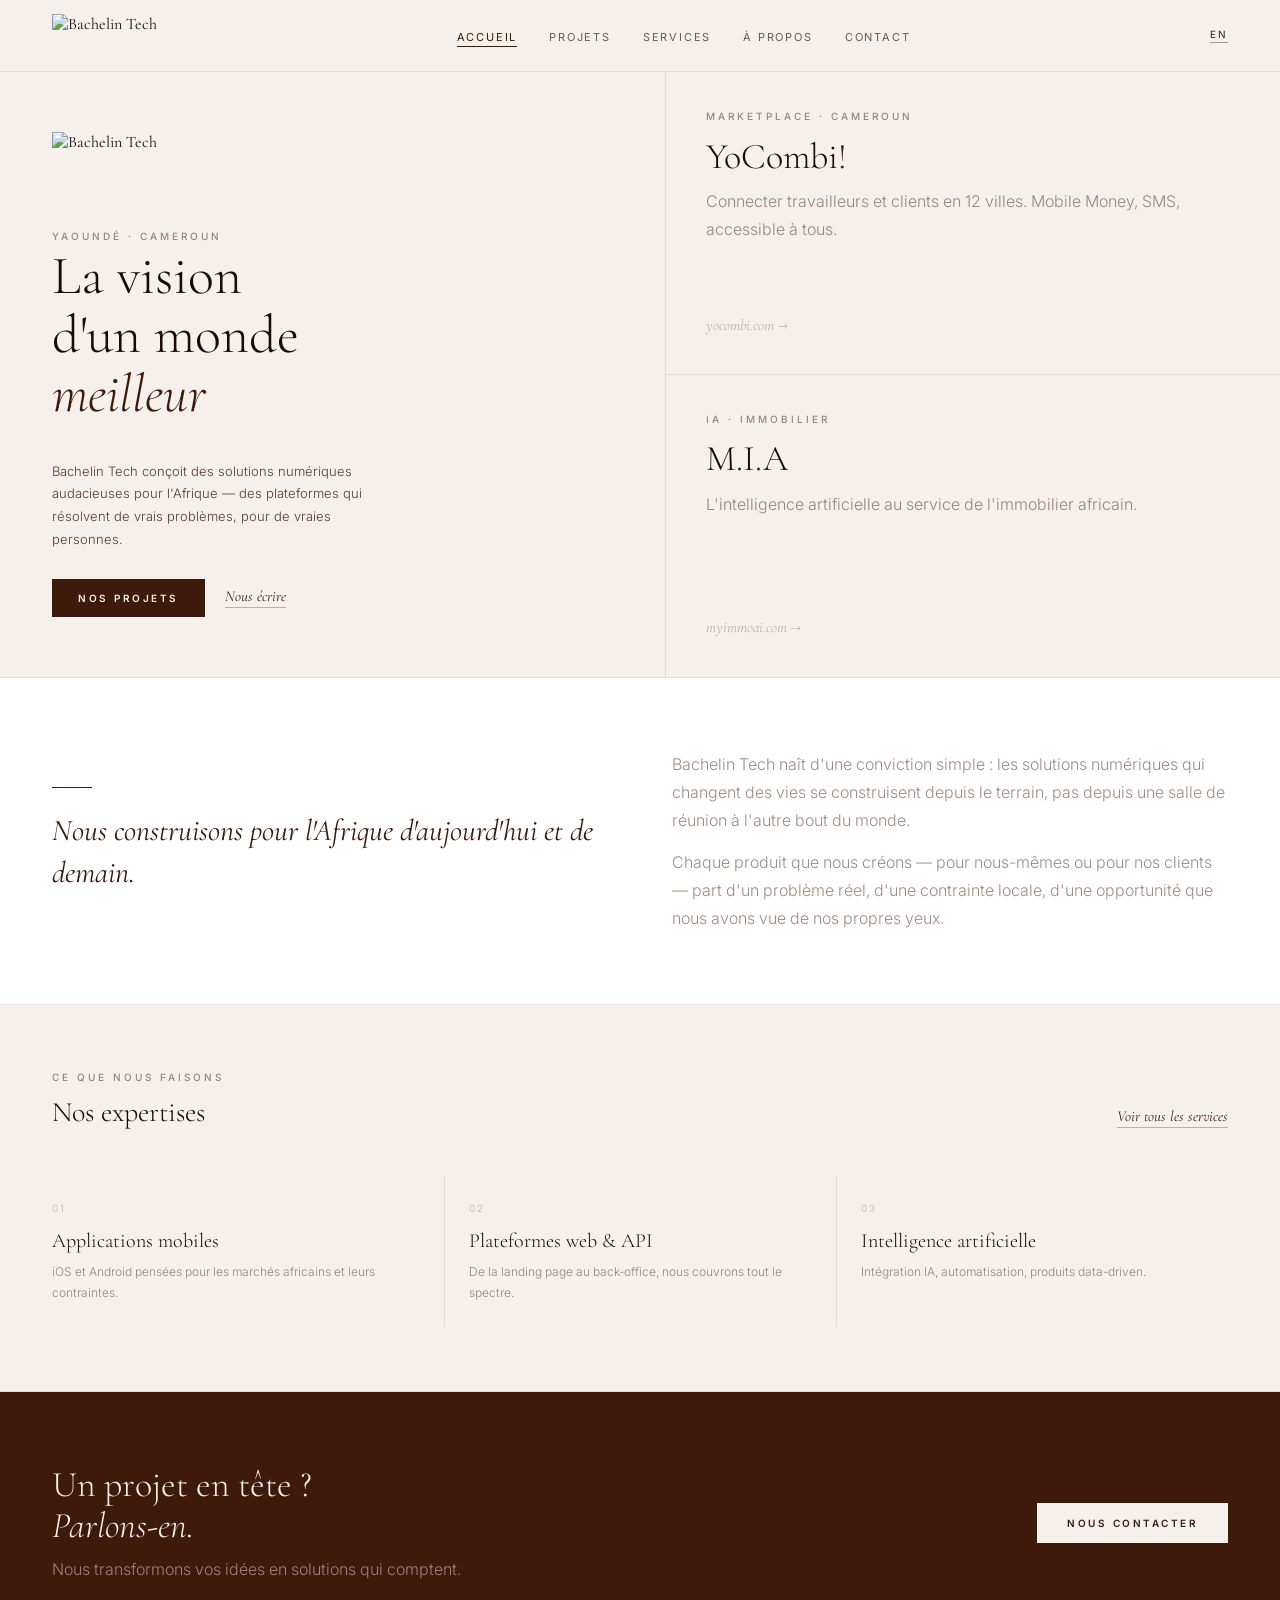
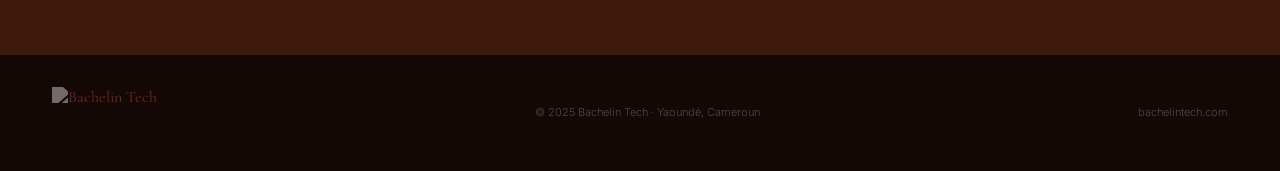
==== index.html @ 62a5ad72 "feat: add homepage — hero split, manifeste, services aperçu, CTA" ====
<!DOCTYPE html>
<html lang="fr">
<head>
  <meta charset="UTF-8">
  <meta name="viewport" content="width=device-width, initial-scale=1.0">
  <meta name="description" content="Bachelin Tech — Solutions numériques pour l'Afrique. Yaoundé, Cameroun.">
  <title data-i18n="meta.title.home">Bachelin Tech — La vision d'un monde meilleur</title>
  <link rel="stylesheet" href="assets/css/main.css">
  <link rel="icon" type="image/png" href="assets/images/logo-btech.png">
</head>
<body>

  <nav id="main-nav">
    <a href="index.html" class="nav-brand"><img src="assets/images/logo-btech.png" alt="Bachelin Tech" class="nav-logo"></a>
    <ul class="nav-links">
      <li><a href="index.html"    data-i18n="nav.home">Accueil</a></li>
      <li><a href="projets.html"  data-i18n="nav.projects">Projets</a></li>
      <li><a href="services.html" data-i18n="nav.services">Services</a></li>
      <li><a href="a-propos.html" data-i18n="nav.about">À propos</a></li>
      <li><a href="contact.html"  data-i18n="nav.contact">Contact</a></li>
    </ul>
    <div class="nav-right">
      <button class="lang-toggle" id="lang-toggle">EN</button>
      <button class="nav-burger" id="nav-burger" aria-label="Menu">☰</button>
    </div>
  </nav>
  <div class="nav-mobile" id="mobile-nav">
    <button class="nav-mobile-close" id="mobile-nav-close">✕</button>
    <a href="index.html"    data-i18n="nav.home">Accueil</a>
    <a href="projets.html"  data-i18n="nav.projects">Projets</a>
    <a href="services.html" data-i18n="nav.services">Services</a>
    <a href="a-propos.html" data-i18n="nav.about">À propos</a>
    <a href="contact.html"  data-i18n="nav.contact">Contact</a>
  </div>

  <main>

    <!-- ═══ HERO SPLIT ═══════════════════════════════════════ -->
    <section class="hero-split">
      <div class="hero-left">
        <div>
          <img src="assets/images/logo-btech.png" alt="Bachelin Tech" class="hero-logo">
          <p class="eyebrow" data-i18n="home.eyebrow">Yaoundé · Cameroun</p>
          <h1 class="hero-headline">
            <span data-i18n="home.headline1">La vision</span><br>
            <span data-i18n="home.headline2">d'un monde</span><br>
            <em class="brown" data-i18n="home.headline3">meilleur</em>
          </h1>
        </div>
        <div class="hero-meta">
          <p class="hero-tagline" data-i18n="home.tagline">Bachelin Tech conçoit des solutions numériques audacieuses pour l'Afrique — des plateformes qui résolvent de vrais problèmes, pour de vraies personnes.</p>
          <div class="hero-ctas">
            <a href="projets.html" class="btn-primary" data-i18n="home.cta.projects">Nos projets</a>
            <a href="contact.html" class="btn-ghost"   data-i18n="home.cta.contact">Nous écrire</a>
          </div>
        </div>
      </div>
      <div class="hero-right">
        <a href="projets.html#yocombi" class="hero-product">
          <div>
            <p class="eyebrow" data-i18n="home.prod1.eyebrow">Marketplace · Cameroun</p>
            <h2 class="prod-name">YoCombi<span class="brown">!</span></h2>
            <p data-i18n="home.prod1.desc">Connecter travailleurs et clients en 12 villes. Mobile Money, SMS, accessible à tous.</p>
          </div>
          <p class="prod-link">yocombi.com →</p>
        </a>
        <a href="projets.html#mia" class="hero-product">
          <div>
            <p class="eyebrow" data-i18n="home.prod2.eyebrow">IA · Immobilier</p>
            <h2 class="prod-name">M<span class="brown">.</span>I<span class="brown">.</span>A</h2>
            <p data-i18n="home.prod2.desc">L'intelligence artificielle au service de l'immobilier africain.</p>
          </div>
          <p class="prod-link">myimmoai.com →</p>
        </a>
      </div>
    </section>

    <!-- ═══ MANIFESTE ════════════════════════════════════════ -->
    <section class="manifeste">
      <div>
        <div class="rule"></div>
        <blockquote><em class="brown" data-i18n="home.manifeste.quote">Nous construisons pour l'Afrique d'aujourd'hui et de demain.</em></blockquote>
      </div>
      <div>
        <p data-i18n="home.manifeste.p1">Bachelin Tech naît d'une conviction simple : les solutions numériques qui changent des vies se construisent depuis le terrain, pas depuis une salle de réunion à l'autre bout du monde.</p>
        <p style="margin-top:14px" data-i18n="home.manifeste.p2">Chaque produit que nous créons — pour nous-mêmes ou pour nos clients — part d'un problème réel, d'une contrainte locale, d'une opportunité que nous avons vue de nos propres yeux.</p>
      </div>
    </section>

    <!-- ═══ SERVICES APERÇU ══════════════════════════════════ -->
    <section class="services-preview">
      <div class="section-top">
        <div>
          <p class="eyebrow" data-i18n="home.services.eyebrow">Ce que nous faisons</p>
          <h2 style="font-size:28px;margin-top:10px" data-i18n="home.services.title">Nos expertises</h2>
        </div>
        <a href="services.html" class="btn-ghost" data-i18n="home.services.seeall">Voir tous les services</a>
      </div>
      <div class="services-grid">
        <div class="svc-item">
          <p class="svc-num">01</p>
          <h3 class="svc-name" data-i18n="home.svc1.name">Applications mobiles</h3>
          <p class="svc-desc" data-i18n="home.svc1.desc">iOS et Android pensées pour les marchés africains et leurs contraintes.</p>
        </div>
        <div class="svc-item">
          <p class="svc-num">02</p>
          <h3 class="svc-name" data-i18n="home.svc2.name">Plateformes web & API</h3>
          <p class="svc-desc" data-i18n="home.svc2.desc">De la landing page au back-office, nous couvrons tout le spectre.</p>
        </div>
        <div class="svc-item">
          <p class="svc-num">03</p>
          <h3 class="svc-name" data-i18n="home.svc3.name">Intelligence artificielle</h3>
          <p class="svc-desc" data-i18n="home.svc3.desc">Intégration IA, automatisation, produits data-driven.</p>
        </div>
      </div>
    </section>

    <!-- ═══ CTA BAND ═════════════════════════════════════════ -->
    <div class="cta-band">
      <div>
        <h2><span data-i18n="cta.headline1">Un projet en tête ?</span><br><em data-i18n="cta.headline2">Parlons-en.</em></h2>
        <p data-i18n="cta.sub">Nous transformons vos idées en solutions qui comptent.</p>
      </div>
      <a href="contact.html" class="btn-light" data-i18n="cta.btn">Nous contacter</a>
    </div>

  </main>

  <footer id="main-footer">
    <img src="assets/images/logo-btech.png" alt="Bachelin Tech" class="footer-logo">
    <p class="footer-copy" data-i18n="footer.copy">© 2025 Bachelin Tech · Yaoundé, Cameroun</p>
    <p class="footer-copy">bachelintech.com</p>
  </footer>
  <script src="assets/js/i18n.js"></script>
  <script src="assets/js/main.js"></script>
</body>
</html>
---- assets/css/main.css ----
/* ─── GOOGLE FONTS ───────────────────────────────────────── */
@import url('https://fonts.googleapis.com/css2?family=Cormorant+Garamond:ital,wght@0,300;0,400;0,600;1,300;1,400&family=Inter:wght@300;400;500;600&display=swap');

/* ─── VARIABLES ──────────────────────────────────────────── */
:root {
  --cream:      #F5F0EB;
  --brown:      #3D1A0A;
  --dark:       #1a0a04;
  --footer-bg:  #140805;
  --white:      #ffffff;
  --border:     rgba(61, 26, 10, 0.10);
  --muted:      rgba(61, 26, 10, 0.50);
  --font-serif: 'Cormorant Garamond', Georgia, serif;
  --font-sans:  'Inter', -apple-system, BlinkMacSystemFont, sans-serif;
}

/* ─── RESET ──────────────────────────────────────────────── */
*, *::before, *::after { box-sizing: border-box; margin: 0; padding: 0; }
html { scroll-behavior: smooth; }
body { background: var(--cream); color: var(--dark); font-family: var(--font-serif); -webkit-font-smoothing: antialiased; }
img { max-width: 100%; display: block; }
a { text-decoration: none; color: inherit; }
ul { list-style: none; }
button { cursor: pointer; border: none; background: none; font-family: inherit; }

/* ─── TYPOGRAPHY ─────────────────────────────────────────── */
h1, h2, h3, h4 { font-family: var(--font-serif); font-weight: 300; line-height: 1.15; color: var(--dark); }
p { font-family: var(--font-sans); font-weight: 300; line-height: 1.75; color: var(--muted); }
.eyebrow { font-family: var(--font-sans); font-size: 10px; letter-spacing: 3px; font-weight: 500; color: var(--muted); text-transform: uppercase; }
.brown  { color: var(--brown); }
.rule   { width: 40px; height: 1px; background: var(--brown); }

/* ─── NAV ────────────────────────────────────────────────── */
#main-nav {
  position: sticky; top: 0; z-index: 100;
  background: var(--cream);
  height: 72px;
  display: flex; align-items: center; justify-content: space-between;
  padding: 0 52px;
  border-bottom: 1px solid var(--border);
}
.nav-logo { height: 44px; width: auto; }
.nav-links { display: flex; gap: 32px; align-items: center; }
.nav-links a {
  font-family: var(--font-sans); font-size: 11px; letter-spacing: 1.8px;
  text-transform: uppercase; color: var(--brown); opacity: 0.7; transition: opacity 0.2s;
}
.nav-links a:hover, .nav-links a.active { opacity: 1; }
.nav-links a.active { border-bottom: 1px solid var(--brown); padding-bottom: 2px; }
.nav-right { display: flex; align-items: center; gap: 16px; }
.lang-toggle {
  font-family: var(--font-sans); font-size: 10px; letter-spacing: 2px;
  color: var(--brown); border-bottom: 1px solid rgba(61,26,10,0.4); padding-bottom: 2px;
}
.nav-burger { display: none; font-size: 22px; color: var(--brown); }
.nav-mobile {
  display: none; position: fixed; inset: 0; background: var(--cream); z-index: 99;
  flex-direction: column; align-items: center; justify-content: center; gap: 32px;
}
.nav-mobile.open { display: flex; }
.nav-mobile a { font-family: var(--font-serif); font-size: 32px; font-weight: 300; color: var(--dark); }
.nav-mobile-close { position: absolute; top: 24px; right: 28px; font-size: 28px; color: var(--brown); }

/* ─── FOOTER ─────────────────────────────────────────────── */
#main-footer {
  background: var(--footer-bg);
  padding: 32px 52px;
  display: flex; justify-content: space-between; align-items: center;
}
.footer-logo { height: 52px; width: auto; opacity: 0.4; filter: brightness(10); }
.footer-copy { font-family: var(--font-sans); font-size: 11px; color: rgba(245,240,235,0.28); }

/* ─── BUTTONS ────────────────────────────────────────────── */
.btn-primary {
  display: inline-block; font-family: var(--font-sans); font-size: 10px;
  letter-spacing: 2.5px; font-weight: 600; text-transform: uppercase;
  background: var(--brown); color: var(--cream); padding: 13px 26px; transition: opacity 0.2s;
}
.btn-primary:hover { opacity: 0.85; }
.btn-ghost {
  font-family: var(--font-serif); font-size: 15px; font-style: italic;
  color: var(--brown); border-bottom: 1px solid rgba(61,26,10,0.3); padding-bottom: 2px;
}
.btn-light {
  display: inline-block; font-family: var(--font-sans); font-size: 10px;
  letter-spacing: 2.5px; font-weight: 600; text-transform: uppercase;
  background: var(--cream); color: var(--brown); padding: 14px 30px;
}
.btn-light:hover { opacity: 0.85; }

/* ─── PAGE HERO (inner pages) ────────────────────────────── */
.page-hero { padding: 72px 52px 56px; border-bottom: 1px solid var(--border); }
.page-hero h1 { font-size: 48px; margin-top: 12px; }

/* ─── CTA BAND ───────────────────────────────────────────── */
.cta-band {
  background: var(--brown); padding: 72px 52px;
  display: flex; justify-content: space-between; align-items: center; gap: 40px;
}
.cta-band h2 { font-size: 36px; color: var(--cream); }
.cta-band p  { color: rgba(245,240,235,0.5); margin-top: 8px; }

/* ─── SECTION HELPERS ────────────────────────────────────── */
.section { padding: 64px 52px; }
.section-top {
  display: flex; justify-content: space-between; align-items: flex-end; margin-bottom: 48px;
}

/* ─── HOME: HERO SPLIT ───────────────────────────────────── */
.hero-split {
  display: grid; grid-template-columns: 52% 48%;
  min-height: 500px; border-bottom: 1px solid var(--border);
}
.hero-left {
  padding: 60px 52px;
  display: flex; flex-direction: column; justify-content: space-between;
  border-right: 1px solid var(--border);
}
.hero-logo    { height: 72px; width: auto; margin-bottom: 24px; }
.hero-headline { font-size: 54px; line-height: 1.1; }
.hero-meta    { margin-top: auto; padding-top: 36px; }
.hero-tagline {
  font-family: var(--font-sans); font-size: 13px; font-weight: 300; color: #5a3a28;
  line-height: 1.75; max-width: 340px; margin-bottom: 28px;
}
.hero-ctas    { display: flex; align-items: center; gap: 20px; }
.hero-right   { display: flex; flex-direction: column; }
.hero-product {
  flex: 1; padding: 36px 40px; border-bottom: 1px solid var(--border);
  display: flex; flex-direction: column; justify-content: space-between;
  transition: background 0.2s;
}
.hero-product:last-child { border-bottom: none; }
.hero-product:hover { background: rgba(255,255,255,0.5); }
.prod-name { font-size: 36px; margin: 10px 0; }
.prod-link { font-family: var(--font-serif); font-size: 15px; font-style: italic; color: rgba(61,26,10,0.35); margin-top: 14px; }

/* ─── HOME: MANIFESTE ────────────────────────────────────── */
.manifeste {
  padding: 72px 52px; display: grid; grid-template-columns: 1fr 1fr;
  gap: 64px; align-items: center; border-bottom: 1px solid var(--border); background: var(--white);
}
.manifeste blockquote { font-size: 30px; line-height: 1.4; }
.manifeste .rule      { margin-bottom: 22px; }

/* ─── HOME: SERVICES APERÇU ──────────────────────────────── */
.services-preview { padding: 64px 52px; border-bottom: 1px solid var(--border); }
.services-grid    { display: grid; grid-template-columns: repeat(3, 1fr); }
.svc-item { padding: 24px; border-left: 1px solid var(--border); }
.svc-item:first-child { border-left: none; padding-left: 0; }
.svc-num  { font-family: var(--font-sans); font-size: 10px; letter-spacing: 2px; color: rgba(61,26,10,0.28); margin-bottom: 12px; }
.svc-name { font-size: 20px; margin-bottom: 8px; }
.svc-desc { font-size: 12px; }

/* ─── PROJECTS ───────────────────────────────────────────── */
.product-feature {
  padding: 64px 52px; display: grid; grid-template-columns: 1fr 1fr;
  gap: 64px; align-items: start; border-bottom: 1px solid var(--border);
}
.product-feature:nth-child(even) { background: var(--white); }
.product-tag {
  display: inline-block; font-family: var(--font-sans); font-size: 9px; letter-spacing: 2px;
  font-weight: 700; color: var(--brown); background: rgba(61,26,10,0.07);
  padding: 4px 12px; border-radius: 20px; margin-bottom: 16px;
}
.product-name         { font-size: 48px; line-height: 1; margin-bottom: 16px; }
.product-name .accent { color: var(--brown); }
.product-body p       { margin-top: 16px; font-size: 13px; }
.product-meta         { margin-top: 24px; }
.product-meta-item {
  display: flex; gap: 12px; padding: 12px 0;
  border-top: 1px solid var(--border); font-family: var(--font-sans); font-size: 12px;
}
.product-meta-label { color: var(--muted); min-width: 100px; }
.product-meta-value { color: var(--dark); font-weight: 500; }
.product-visual {
  background: var(--cream); border: 1px solid var(--border); padding: 40px;
  display: flex; align-items: center; justify-content: center; min-height: 280px;
}
.product-visual-placeholder { font-size: 64px; color: rgba(61,26,10,0.12); font-family: var(--font-serif); }

.clients-section { padding: 64px 52px; background: var(--white); }
.clients-grid {
  display: grid; grid-template-columns: repeat(3, 1fr);
  gap: 1px; background: var(--border); border: 1px solid var(--border); margin-top: 40px;
}
.client-card { background: var(--cream); padding: 32px 28px; transition: background 0.2s; }
.client-card:hover { background: var(--white); }
.client-sector { font-family: var(--font-sans); font-size: 9px; letter-spacing: 2px; color: var(--muted); font-weight: 600; margin-bottom: 10px; }
.client-name   { font-size: 22px; margin-bottom: 10px; }
.client-desc   { font-size: 12px; line-height: 1.65; }

/* ─── SERVICES ───────────────────────────────────────────── */
.services-full { padding: 64px 52px; border-bottom: 1px solid var(--border); }
.services-full-grid { display: grid; grid-template-columns: repeat(2, 1fr); gap: 0; margin-top: 40px; }
.service-full-item { padding: 36px 32px; border-top: 1px solid var(--border); border-left: 1px solid var(--border); }
.service-full-item:nth-child(odd) { border-left: none; }
.service-icon  { font-size: 28px; margin-bottom: 16px; }
.service-title { font-size: 24px; margin-bottom: 12px; }
.service-text  { font-size: 13px; }

.process-section { padding: 64px 52px; background: var(--white); border-bottom: 1px solid var(--border); }
.process-steps   { display: grid; grid-template-columns: repeat(4, 1fr); gap: 0; margin-top: 40px; }
.process-step    { padding: 32px 24px; border-left: 1px solid var(--border); }
.process-step:first-child { border-left: none; }
.process-num   { font-family: var(--font-sans); font-size: 10px; letter-spacing: 2px; color: var(--muted); margin-bottom: 12px; }
.process-title { font-size: 20px; margin-bottom: 8px; }
.process-desc  { font-size: 12px; }

/* ─── ABOUT ──────────────────────────────────────────────── */
.about-histoire {
  padding: 72px 52px; display: grid; grid-template-columns: 40% 1fr;
  gap: 72px; border-bottom: 1px solid var(--border);
}
.about-histoire h2 { font-size: 36px; }
.about-histoire p  { font-size: 13px; margin-top: 16px; }

.values-section { padding: 64px 52px; border-bottom: 1px solid var(--border); background: var(--white); }
.values-grid    { display: grid; grid-template-columns: repeat(3,1fr); gap: 32px; margin-top: 40px; }
.value-card     { padding: 32px 0; border-top: 2px solid var(--brown); }
.value-name     { font-size: 22px; margin: 12px 0 10px; }
.value-desc     { font-size: 12px; }

.team-section { padding: 64px 52px; border-bottom: 1px solid var(--border); }
.team-grid    { display: grid; grid-template-columns: repeat(3,1fr); gap: 24px; margin-top: 32px; }
.team-placeholder { border: 1px solid var(--border); padding: 28px; background: var(--white); }
.team-avatar  { width: 64px; height: 64px; border-radius: 50%; background: var(--cream); border: 1px solid var(--border); margin-bottom: 16px; }

/* ─── CONTACT ────────────────────────────────────────────── */
.contact-layout {
  padding: 64px 52px; display: grid; grid-template-columns: 1fr 1fr;
  gap: 80px; align-items: start;
}
.contact-form   { display: flex; flex-direction: column; gap: 20px; }
.form-group     { display: flex; flex-direction: column; gap: 6px; }
.form-label     { font-family: var(--font-sans); font-size: 10px; letter-spacing: 2px; color: var(--muted); font-weight: 500; text-transform: uppercase; }
.form-input, .form-textarea {
  background: var(--white); border: 1px solid var(--border); padding: 14px 16px;
  font-family: var(--font-sans); font-size: 13px; color: var(--dark);
  outline: none; transition: border-color 0.2s; width: 100%;
}
.form-input:focus, .form-textarea:focus { border-color: var(--brown); }
.form-textarea { resize: vertical; min-height: 140px; }
.form-submit   { align-self: flex-start; margin-top: 8px; }
#form-success  { display: none; font-family: var(--font-serif); font-size: 18px; font-style: italic; color: var(--brown); padding: 20px 0; }

.contact-info h3 { font-size: 24px; margin-bottom: 24px; }
.contact-info-item { display: flex; flex-direction: column; gap: 4px; padding: 16px 0; border-top: 1px solid var(--border); }
.info-label { font-family: var(--font-sans); font-size: 10px; letter-spacing: 2px; color: var(--muted); }
.info-value { font-size: 16px; }

/* ─── RESPONSIVE ─────────────────────────────────────────── */
@media (max-width: 768px) {
  #main-nav { padding: 0 20px; }
  .nav-links { display: none; }
  .nav-burger { display: block; }

  .hero-split { grid-template-columns: 1fr; }
  .hero-left  { padding: 40px 20px; border-right: none; border-bottom: 1px solid var(--border); }
  .hero-headline { font-size: 38px; }

  .manifeste,
  .product-feature,
  .about-histoire,
  .contact-layout { grid-template-columns: 1fr; gap: 40px; padding: 48px 20px; }

  .services-grid,
  .process-steps { grid-template-columns: 1fr; }
  .svc-item, .process-step { border-left: none; border-top: 1px solid var(--border); padding: 20px 0; }
  .svc-item:first-child, .process-step:first-child { border-top: none; }

  .services-full-grid, .clients-grid, .values-grid, .team-grid { grid-template-columns: 1fr; }
  .service-full-item { border-left: none; }

  .services-preview, .services-full, .process-section, .clients-section,
  .values-section, .team-section, .section { padding: 48px 20px; }

  .page-hero { padding: 48px 20px 40px; }
  .page-hero h1 { font-size: 34px; }

  .cta-band { flex-direction: column; align-items: flex-start; padding: 48px 20px; }
  .cta-band h2 { font-size: 28px; }

  #main-footer { flex-direction: column; gap: 16px; padding: 24px 20px; text-align: center; }
}
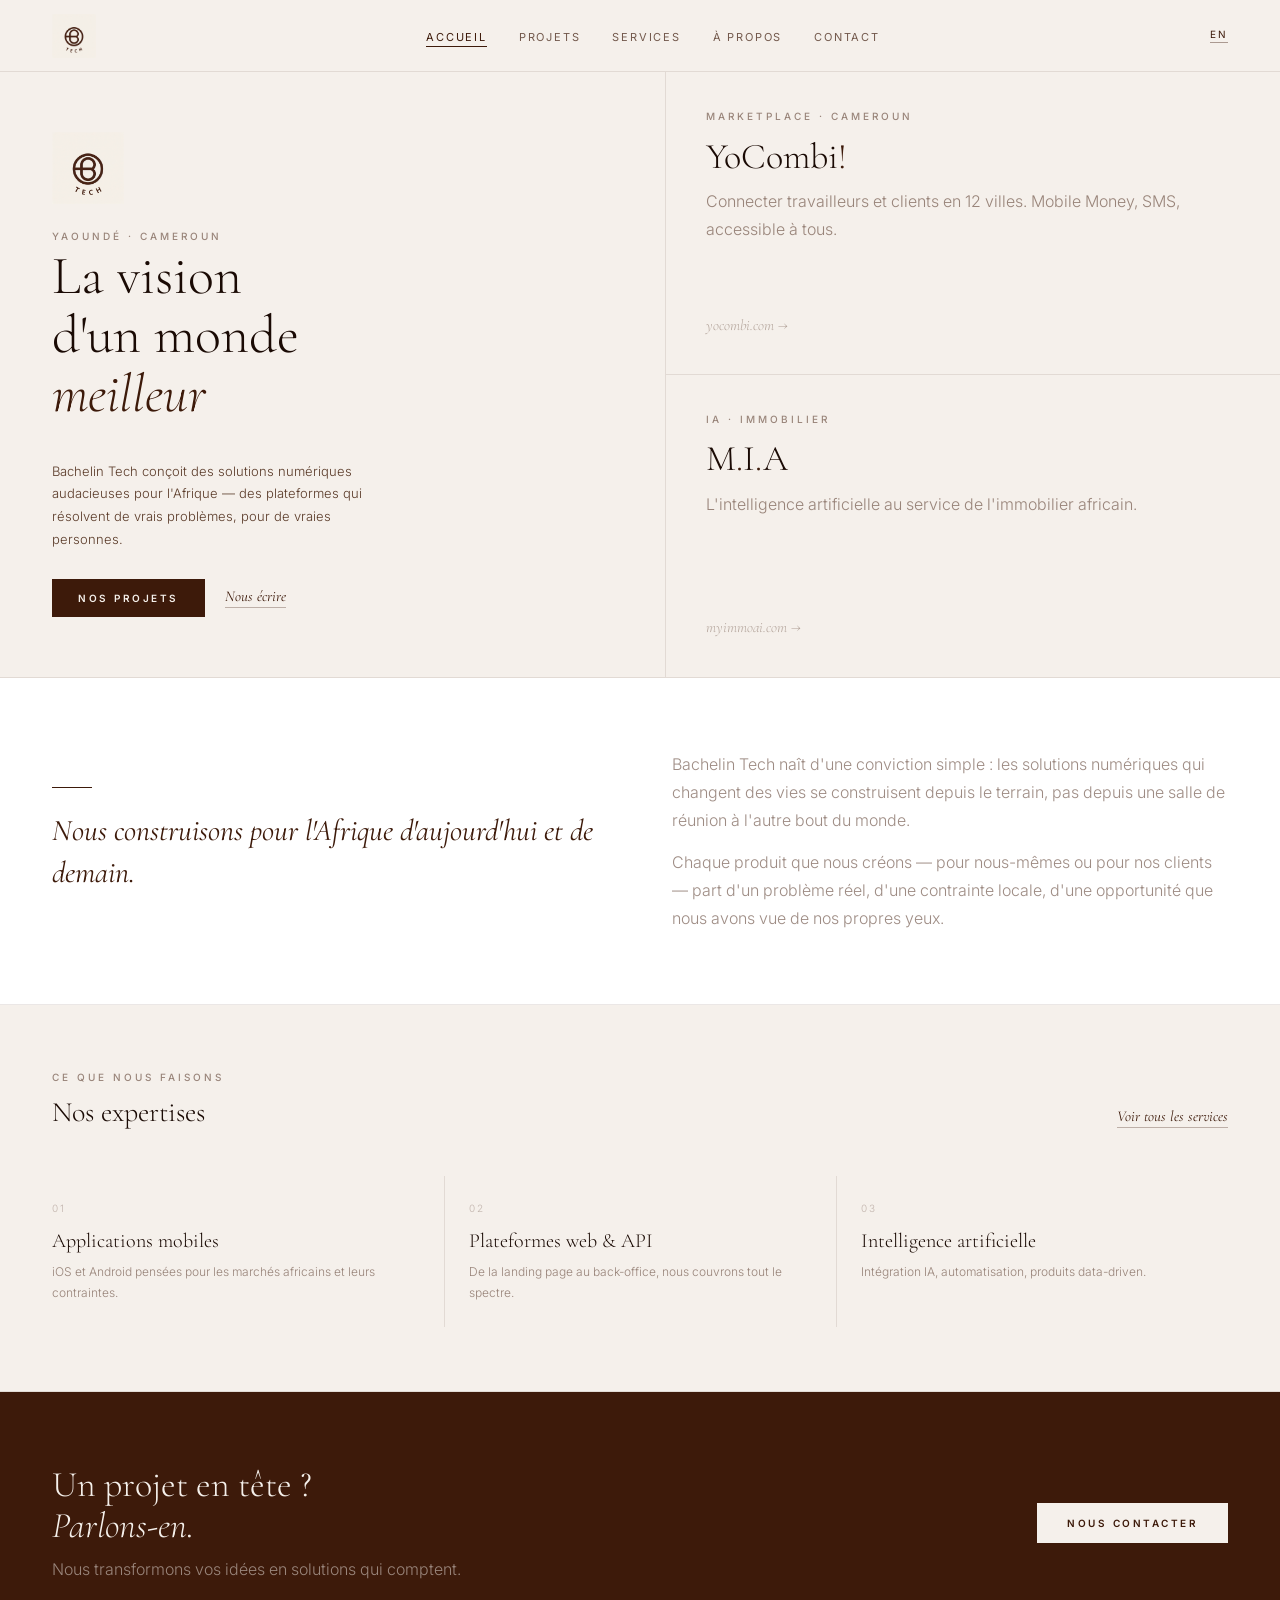
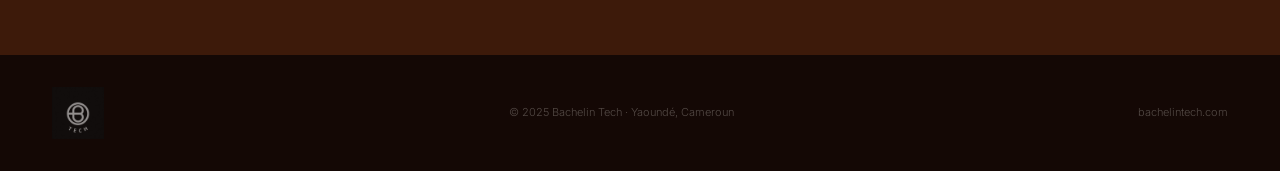
==== commit caaaf35a: "fix: logo footer visible, suppression tirets longs, retrait eyebrow hero" ====
--- a/index.html
+++ b/index.html
@@ -3,8 +3,8 @@
 <head>
   <meta charset="UTF-8">
   <meta name="viewport" content="width=device-width, initial-scale=1.0">
-  <meta name="description" content="Bachelin Tech — Solutions numériques pour l'Afrique. Yaoundé, Cameroun.">
-  <title data-i18n="meta.title.home">Bachelin Tech — La vision d'un monde meilleur</title>
+  <meta name="description" content="Bachelin Tech, solutions numériques pour l'Afrique. Yaoundé, Cameroun.">
+  <title data-i18n="meta.title.home">Bachelin Tech | La vision d'un monde meilleur</title>
   <link rel="stylesheet" href="assets/css/main.css">
   <link rel="icon" type="image/png" href="assets/images/logo-btech.png">
 </head>
@@ -40,7 +40,7 @@
       <div class="hero-left">
         <div>
           <img src="assets/images/logo-btech.png" alt="Bachelin Tech" class="hero-logo">
-          <p class="eyebrow" data-i18n="home.eyebrow">Yaoundé · Cameroun</p>
+          <p class="eyebrow" data-i18n="home.eyebrow"></p>
           <h1 class="hero-headline">
             <span data-i18n="home.headline1">La vision</span><br>
             <span data-i18n="home.headline2">d'un monde</span><br>
@@ -48,7 +48,7 @@
           </h1>
         </div>
         <div class="hero-meta">
-          <p class="hero-tagline" data-i18n="home.tagline">Bachelin Tech conçoit des solutions numériques audacieuses pour l'Afrique — des plateformes qui résolvent de vrais problèmes, pour de vraies personnes.</p>
+          <p class="hero-tagline" data-i18n="home.tagline">Bachelin Tech conçoit des solutions numériques audacieuses pour l'Afrique : des plateformes qui résolvent de vrais problèmes, pour de vraies personnes.</p>
           <div class="hero-ctas">
             <a href="projets.html" class="btn-primary" data-i18n="home.cta.projects">Nos projets</a>
             <a href="contact.html" class="btn-ghost"   data-i18n="home.cta.contact">Nous écrire</a>
@@ -83,7 +83,7 @@
       </div>
       <div>
         <p data-i18n="home.manifeste.p1">Bachelin Tech naît d'une conviction simple : les solutions numériques qui changent des vies se construisent depuis le terrain, pas depuis une salle de réunion à l'autre bout du monde.</p>
-        <p style="margin-top:14px" data-i18n="home.manifeste.p2">Chaque produit que nous créons — pour nous-mêmes ou pour nos clients — part d'un problème réel, d'une contrainte locale, d'une opportunité que nous avons vue de nos propres yeux.</p>
+        <p style="margin-top:14px" data-i18n="home.manifeste.p2">Chaque produit que nous créons (pour nous-mêmes ou pour nos clients) part d'un problème réel, d'une contrainte locale, d'une opportunité que nous avons vue de nos propres yeux.</p>
       </div>
     </section>
 
--- a/assets/css/main.css
+++ b/assets/css/main.css
@@ -67,7 +67,7 @@
   padding: 32px 52px;
   display: flex; justify-content: space-between; align-items: center;
 }
-.footer-logo { height: 52px; width: auto; opacity: 0.4; filter: brightness(10); }
+.footer-logo { height: 52px; width: auto; filter: invert(1) grayscale(1); opacity: 0.65; }
 .footer-copy { font-family: var(--font-sans); font-size: 11px; color: rgba(245,240,235,0.28); }
 
 /* ─── BUTTONS ────────────────────────────────────────────── */
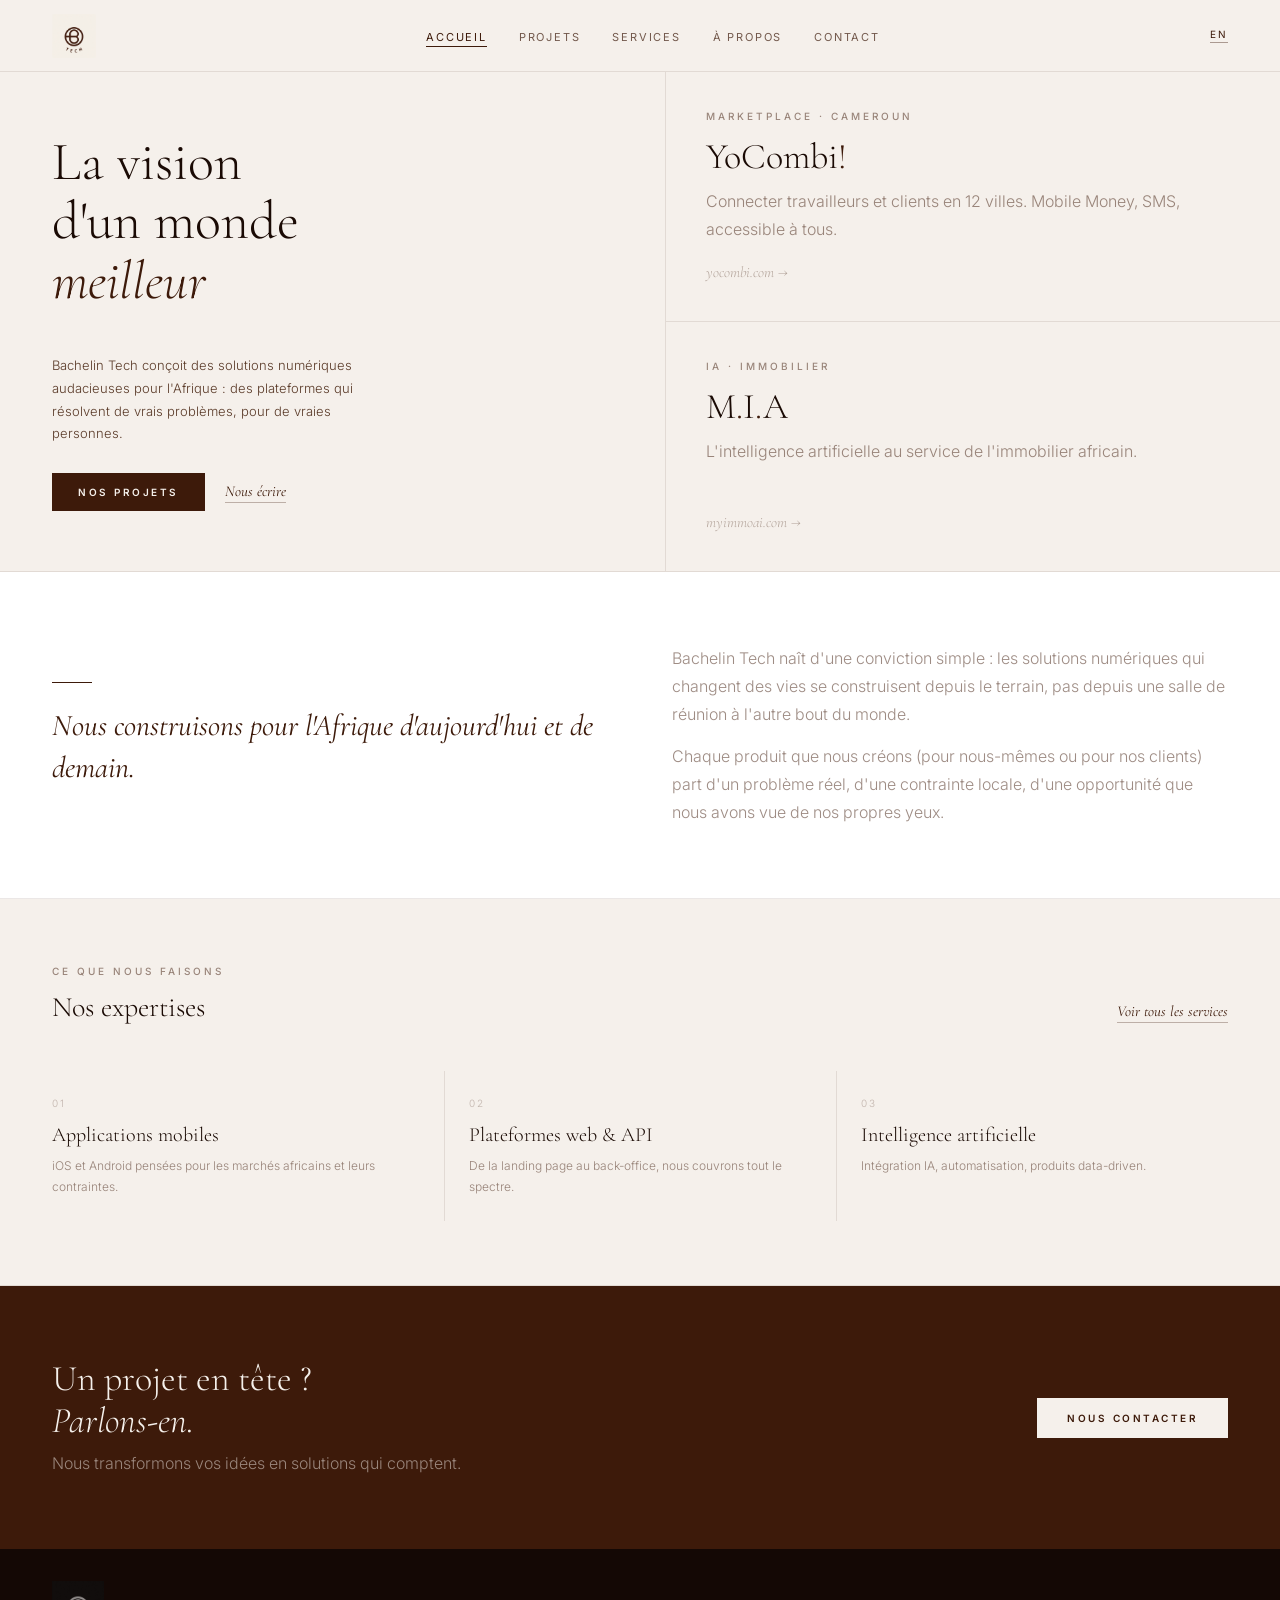
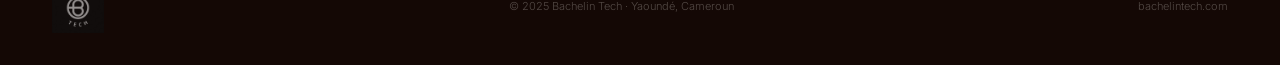
==== commit 9cadf6fa: "feat: supprimer logo redondant du hero" ====
--- a/index.html
+++ b/index.html
@@ -39,7 +39,6 @@
     <section class="hero-split">
       <div class="hero-left">
         <div>
-          <img src="assets/images/logo-btech.png" alt="Bachelin Tech" class="hero-logo">
           <p class="eyebrow" data-i18n="home.eyebrow"></p>
           <h1 class="hero-headline">
             <span data-i18n="home.headline1">La vision</span><br>
